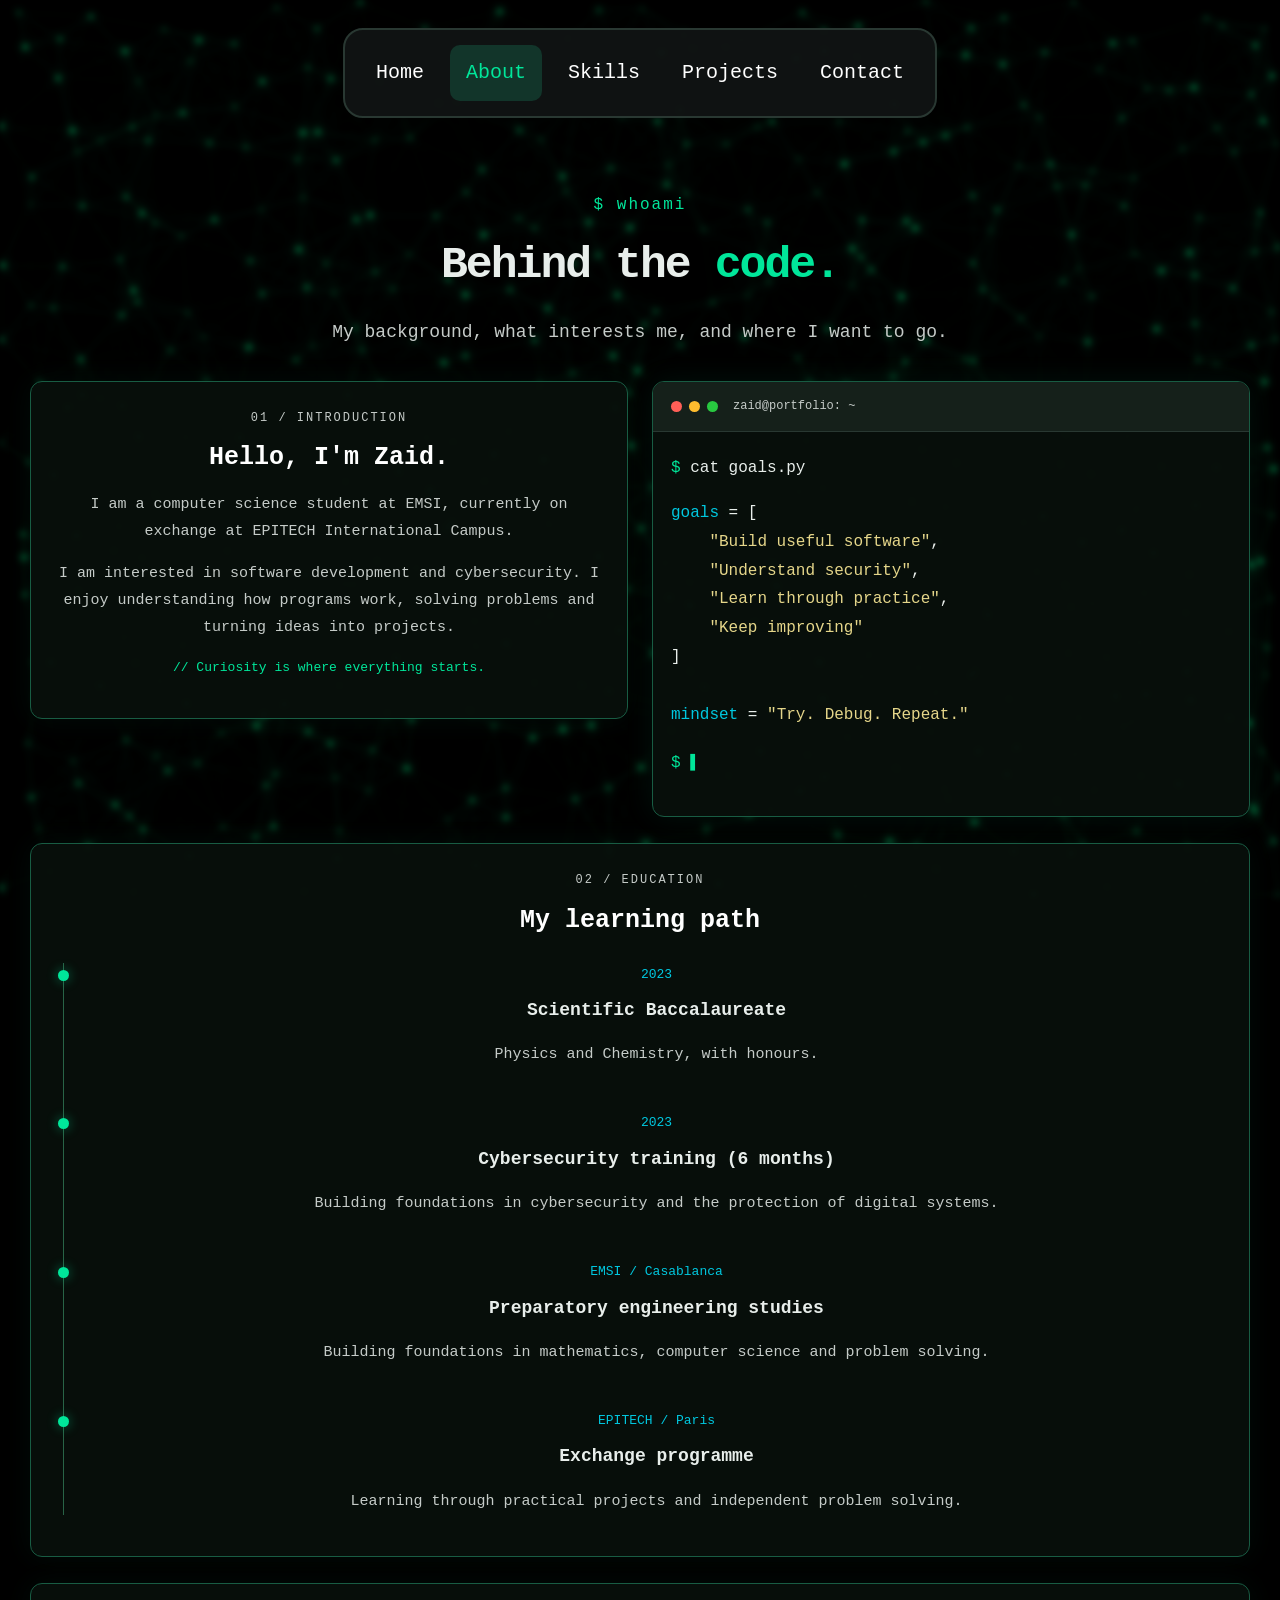
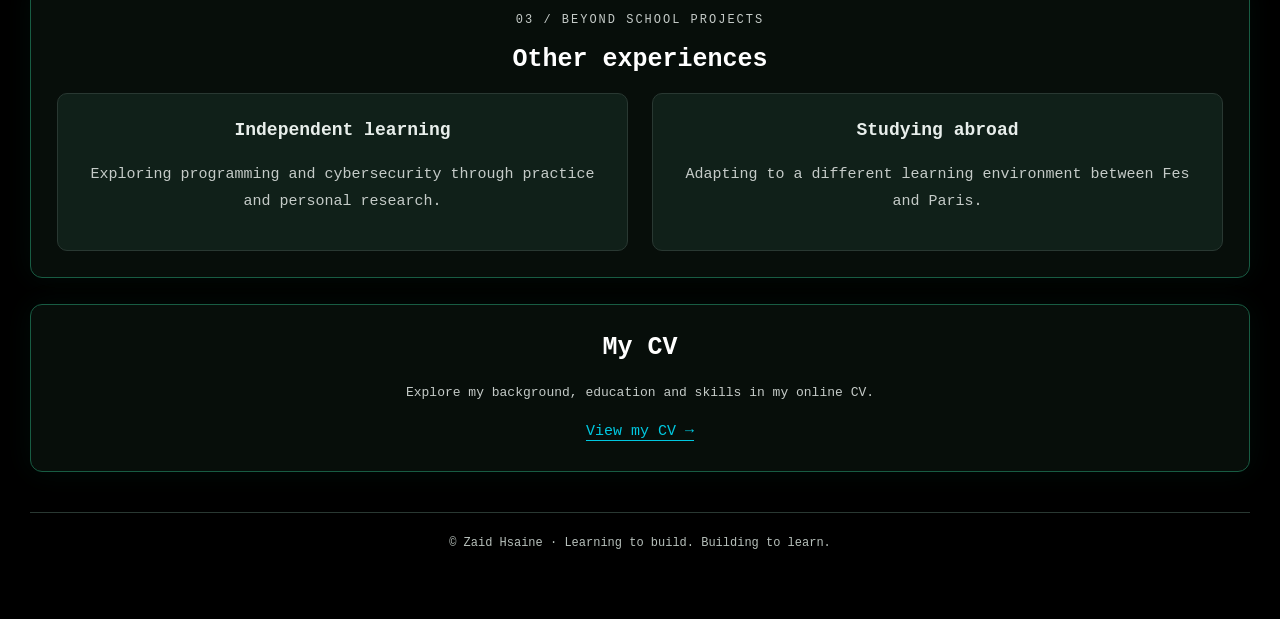
==== about.html @ 78317e83 "Initial commit" ====
<!DOCTYPE html>
<html lang="en">

<head>
    <meta charset="UTF-8">
    <meta name="viewport" content="width=device-width,initial-scale=1">
    <meta name="description"
        content="Zaid Hsaine’s portfolio: computer science, software development and cybersecurity. About.">
    <title>About | Zaid Hsaine</title>
    <link rel="stylesheet" href="style.css">
    <script src="script.js" defer></script>
</head>

<body><canvas id="matrix" aria-hidden="true"></canvas>
    <header>
        <nav aria-label="Main navigation"><a href="index.html">Home</a><a href="about.html"
                aria-current="page">About</a><a href="skills.html">Skills</a><a href="projects.html">Projects</a><a
                href="contact.html">Contact</a></nav>
    </header>
    <main class="inner-page about-page">
        <div class="page-heading">
            <p class="eyebrow">$ whoami</p>
            <h1>Behind the <span>code.</span></h1>
            <p class="page-intro">My background, what interests me, and where I want to go.</p>
        </div>
        <div class="content-grid">
            <section class="panel">
                <p class="panel-label">01 / INTRODUCTION</p>
                <h2>Hello, I'm Zaid.</h2>
                <p>I am a computer science student at EMSI, currently on exchange at EPITECH International Campus.</p>
                <p>I am interested in software development and cybersecurity. I enjoy understanding how programs work,
                    solving problems and turning ideas into projects.</p>
                <p class="code-note">// Curiosity is where everything starts.</p>
            </section>
            <aside class="terminal">
                <div class="terminal-header">
                    <div class="terminal-dots" aria-hidden="true"><span class="dot red"></span><span
                            class="dot yellow"></span><span class="dot"></span></div><span>zaid@portfolio: ~</span>
                </div>
                <div class="terminal-content">
                    <p><span class="prompt">$</span> cat goals.py</p>
                    <pre><code><span class="variable">goals</span> = [
    <span class="string">"Build useful software"</span>,
    <span class="string">"Understand security"</span>,
    <span class="string">"Learn through practice"</span>,
    <span class="string">"Keep improving"</span>
]

<span class="variable">mindset</span> = <span class="string">"Try. Debug. Repeat."</span></code></pre>
                    <p><span class="prompt">$</span> <span class="cursor" aria-hidden="true">▌</span></p>
                </div>
            </aside>
        </div>
        <section class="panel section-space">
            <p class="panel-label">02 / EDUCATION</p>
            <h2>My learning path</h2>
            <ol class="timeline">
                <li><span class="timeline-date">2023</span>
                    <h3>Scientific Baccalaureate</h3>
                    <p>Physics and Chemistry, with honours.</p>
                </li>
                <li><span class="timeline-date">2023</span>
                    <h3>Cybersecurity training (6 months)</h3>
                    <p>Building foundations in cybersecurity and the protection of digital systems.</p>
                </li>
                <li><span class="timeline-date">EMSI / Casablanca</span>
                    <h3>Preparatory engineering studies</h3>
                    <p>Building foundations in mathematics, computer science and problem solving.</p>
                </li>
                <li><span class="timeline-date">EPITECH / Paris</span>
                    <h3>Exchange programme</h3>
                    <p>Learning through practical projects and independent problem solving.</p>
                </li>
            </ol>
        </section>
        <section class="panel section-space">
            <p class="panel-label">03 / BEYOND SCHOOL PROJECTS</p>
            <h2>Other experiences</h2>
            <div class="experience-grid">
                <article class="small-card">
                    <h3>Independent learning</h3>
                    <p>Exploring programming and cybersecurity through practice and personal research.</p>
                </article>
                <article class="small-card">
                    <h3>Studying abroad</h3>
                    <p>Adapting to a different learning environment between Fes and Paris.</p>
                </article>
            </div>
        </section>
        <section class="panel section-space">
            <h2>My CV</h2>
            <p class="muted">Explore my background, education and skills in my online CV.</p>
            <a class="text-link" href="../../../Cv%20web/cv-zaid-hsaine/index.html">View my CV →</a>
        </section>
        <footer class="page-footer">© Zaid Hsaine · Learning to build. Building to learn.</footer>
    </main>
</body>

</html>
---- style.css ----
* {
    box-sizing: border-box
}

body {
    margin: 0;
    background: #000;
    color: #e8eeeb;
    font: 15px/1.8 "Courier New", monospace
}

#matrix {
    position: fixed;
    inset: 0;
    width: 100%;
    height: 100%;
    z-index: 0;
    pointer-events: none;
    opacity: .4;
    filter: blur(3px)
}

header,
main {
    position: relative;
    z-index: 1
}

header {
    display: flex;
    align-items: center;
    justify-content: center;
    width: 100%;
    padding: 28px 30px
}

nav {
    display: flex;
    justify-content: center;
    flex-wrap: wrap;
    gap: 10px;
    padding: 15px;
    background: rgba(16, 20, 19, .95);
    border: 2px solid #293832;
    border-radius: 20px
}

nav a {
    padding: 10px 16px;
    color: white;
    font-size: 20px;
    text-decoration: none;
    border-radius: 10px;
    transition: .2s
}

nav a:hover,
nav a[aria-current=page] {
    background: #12352a;
    color: #00e69a
}

.profile {
    position: fixed;
    left: 150px;
    top: 50%;
    transform: translateY(-50%);
    display: flex;
    flex-direction: column;
    align-items: center;
    gap: 18px;
    width: 230px;
    text-align: center
}

.personal-photo {
    display: grid;
    place-content: center;
    width: 250px;
    height: 250px;
    border: 2.5px solid #00e69a;
    border-radius: 50%;
    background: radial-gradient(circle, #12352a, #050b08);
    animation: photo-glow 2s ease-in-out infinite
}

.initials {
    font-size: 72px;
    color: #00e69a;
    font-weight: bold;
    line-height: 1.2
}

.photo-note {
    font-size: 11px;
    color: #b7c0bb
}

.profile p {
    margin: 0
}

.profile-name {
    color: white;
    font-size: 33px;
    font-weight: bold
}

.profile-description {
    color: #c5cbc8;
    font-size: 20px
}

main {
    max-width: 1250px;
    margin: 45px 35px 45px 500px;
    padding: 0 15px
}

.home-layout {
    display: grid;
    grid-template-columns: minmax(0, 1.2fr) minmax(0, 1fr);
    align-items: center;
    gap: 30px
}

.home-text {
    min-width: 0
}

.eyebrow {
    margin: 0 0 20px;
    color: #00e69a;
    font-size: 16px;
    letter-spacing: 2px
}

h1 {
    margin: 0 0 25px;
    font-size: clamp(36px, 3.8vw, 64px);
    line-height: 1.15;
    letter-spacing: -2px
}

h1 span {
    color: #00e69a
}

.introduction,
.page-intro {
    max-width: 720px;
    color: #c5cbc8;
    font-size: 18px
}

.actions {
    display: flex;
    align-items: center;
    flex-wrap: wrap;
    gap: 20px;
    margin: 28px 0
}

.button {
    display: inline-block;
    padding: 14px 18px;
    background: #00e69a;
    color: #001a11;
    font: bold 16px/1.8 "Courier New", monospace;
    text-decoration: none;
    border: 0;
    border-radius: 8px;
    cursor: pointer;
    transition: .2s
}

.button:hover {
    background: #00c985
}

.about-link,
.text-link {
    color: #00c8e0;
    text-underline-offset: 5px;
    overflow-wrap: anywhere
}

.about-link:hover,
.text-link:hover {
    color: white
}

.funny-text {
    color: #b7c0bb;
    font-size: 16px
}

.terminal {
    min-width: 0;
    overflow: hidden;
    background: rgba(8, 15, 11, .95);
    border: 1px solid #185c43;
    border-radius: 12px;
    box-shadow: 0 0 30px #00e69a14
}

.terminal-header {
    display: flex;
    align-items: center;
    gap: 15px;
    padding: 14px 18px;
    background: #15201a;
    color: #c5cbc8;
    font-size: 12px;
    border-bottom: 1px solid #293832
}

.terminal-dots {
    display: flex;
    gap: 7px
}

.dot {
    width: 11px;
    height: 11px;
    border-radius: 50%;
    background: #28c840
}

.red {
    background: #ff5f57
}

.yellow {
    background: #febc2e
}

.terminal-content {
    padding: 22px 18px;
    font-size: 16px
}

.terminal-content p {
    margin: 0 0 16px
}

.terminal pre {
    margin: 0 0 20px;
    white-space: pre-wrap;
    overflow-wrap: anywhere
}

.terminal code {
    font-family: inherit
}

.prompt {
    color: #00e69a
}

.variable {
    color: #00c8e0
}

.string {
    color: #e5d68a
}

.cursor {
    color: #00e69a;
    animation: blink 1s step-end infinite
}

.technologies {
    width: fit-content;
    max-width: 100%;
    margin-top: 35px;
    padding: 22px;
    background: #101413e6;
    border: 1px solid #185c43;
    border-radius: 12px
}

.technologies h2 {
    margin: 0 0 18px;
    color: #00e69a;
    font-size: 20px
}

.technology-list,
.tag-list {
    display: flex;
    flex-wrap: wrap;
    gap: 10px;
    margin: 0;
    padding: 0;
    list-style: none
}

.technology-list li,
.tag-list li {
    padding: 9px 16px;
    background: #10251b;
    border: 1px solid #286346;
    border-radius: 8px;
    transition: .3s
}

.technology-list li:hover {
    transform: translateY(-6px);
    background: #17412d;
    box-shadow: 0 0 18px #00e69a59
}

a:focus-visible,
button:focus-visible,
input:focus-visible,
textarea:focus-visible {
    outline: 3px solid #00c8e0;
    outline-offset: 4px
}

.inner-page {
    animation: page-enter .65s ease-out both
}

main.about-page,
main.skills-page {
    width: 100%;
    margin: 45px auto;
    text-align: center
}

.about-page .page-intro,
.skills-page .page-intro {
    margin-left: auto;
    margin-right: auto
}

.about-page .terminal {
    text-align: left
}

.skills-page .tag-list {
    justify-content: center
}

.skills-page .goal-list {
    padding: 0;
    list-style-position: inside
}

.page-heading {
    margin-bottom: 32px
}

.page-heading h1 {
    font-size: clamp(34px, 3.5vw, 58px)
}

.content-grid,
.skills-grid,
.projects-grid,
.experience-grid {
    display: grid;
    grid-template-columns: repeat(2, minmax(0, 1fr));
    gap: 24px;
    align-items: start
}

.panel {
    min-width: 0;
    padding: 26px;
    background: #080f0bf2;
    border: 1px solid #185c43;
    border-radius: 12px;
    box-shadow: 0 0 30px #00e69a0d
}

.panel-label {
    margin: 0 0 12px;
    color: #00e69a;
    font-size: 12px;
    letter-spacing: 2px
}

h2 {
    margin: 0 0 16px;
    color: white;
    font-size: 25px;
    line-height: 1.35
}

h3 {
    margin: 0 0 8px;
    color: #e8eeeb;
    font-size: 18px
}

.panel p,
.panel dd {
    color: #c5cbc8
}

.panel .code-note {
    color: #00e69a;
    font-size: 13px
}

.section-space {
    margin-top: 26px
}

.timeline {
    margin: 25px 0 0;
    padding: 0;
    list-style: none
}

.timeline li {
    position: relative;
    margin-left: 6px;
    padding: 0 0 28px 26px;
    border-left: 1px solid #286346
}

.timeline li:last-child {
    padding-bottom: 0
}

.timeline li:before {
    content: "";
    position: absolute;
    top: 7px;
    left: -6px;
    width: 11px;
    height: 11px;
    border-radius: 50%;
    background: #00e69a;
    box-shadow: 0 0 12px #00e69a73
}

.timeline-date {
    display: block;
    color: #00c8e0;
    font-size: 13px;
    margin-bottom: 8px
}

.small-card {
    padding: 20px;
    background: #102019;
    border: 1px solid #293832;
    border-radius: 10px
}

.tag-list {
    margin: 20px 0;
    gap: 8px
}

.tag-list li {
    padding: 6px 10px;
    color: #c9f5e2;
    font-size: 12px
}

.skill-card,
.project-card {
    transition: transform .25s, border-color .25s, box-shadow .25s
}

.skill-title {
    display: flex;
    align-items: center;
    justify-content: center;
    gap: 12px
}

.skill-logo {
    flex-shrink: 0;
    object-fit: contain
}

.skill-logos {
    display: inline-flex;
    align-items: center;
    gap: 5px;
    flex-shrink: 0
}

.skill-card:hover,
.project-card:hover {
    transform: translateY(-5px);
    border-color: #00e69a;
    box-shadow: 0 0 24px #00e69a1f
}

.project-top {
    display: flex;
    align-items: center;
    justify-content: space-between;
    gap: 12px;
    flex-wrap: wrap;
    margin-bottom: 22px
}

.project-number {
    color: #00e69a;
    font-size: 30px;
    font-weight: bold
}

.status-badge {
    padding: 5px 9px;
    background: #10251b;
    color: #a5f1d1;
    font-size: 10px;
    border: 1px solid #286346;
    border-radius: 6px
}

.project-details dt {
    margin-top: 16px;
    color: #00e69a;
    font-size: 13px;
    font-weight: bold
}

.project-details dd {
    margin: 4px 0 0;
    font-size: 14px
}

.project-links {
    display: flex;
    flex-wrap: wrap;
    gap: 18px;
    margin-top: 20px
}

.contact-item {
    padding: 18px 0;
    border-bottom: 1px solid #293832
}

.contact-form,
.form-field {
    display: flex;
    flex-direction: column;
    gap: 18px
}

.form-field {
    gap: 8px
}

input,
textarea {
    width: 100%;
    padding: 12px 14px;
    background: #08110c;
    color: #e8eeeb;
    font: 16px/1.8 "Courier New", monospace;
    border: 1px solid #286346;
    border-radius: 8px
}

textarea {
    resize: vertical;
    min-height: 150px
}

.contact-form .button {
    align-self: start
}

.page-footer {
    margin-top: 40px;
    padding: 20px 0;
    color: #b7c0bb;
    font-size: 12px;
    text-align: center;
    border-top: 1px solid #293832
}

.muted {
    font-size: 13px;
    color: #b7c0bb
}

/* Light up the borders of cards and boxes on hover. */
nav,
.terminal,
.technologies,
.panel,
.small-card,
.technology-list li,
.tag-list li,
input,
textarea {
    transition: border-color .25s ease, box-shadow .25s ease,
        transform .25s ease, background-color .25s ease
}

nav:hover,
.terminal:hover,
.technologies:hover,
.panel:hover,
.small-card:hover,
.technology-list li:hover,
.tag-list li:hover,
input:hover,
textarea:hover {
    border-color: #00e69a;
    box-shadow: 0 0 10px #00e69a80, 0 0 28px #00e69a40,
        inset 0 0 8px #00e69a1a
}

.goal-list li::marker {
    color: #00e69a
}

@keyframes blink {
    50% {
        opacity: 0
    }
}

@keyframes photo-glow {
    50% {
        border-color: #7affd3;
        box-shadow: 0 0 30px #00e69aa6
    }
}

@keyframes page-enter {
    from {
        opacity: 0;
        transform: translateY(18px)
    }

    to {
        opacity: 1;
        transform: none
    }
}

@media(max-width:1200px) {
    .profile {
        left: 15px;
        width: 190px
    }

    .personal-photo {
        width: 155px;
        height: 155px
    }

    .initials {
        font-size: 46px
    }

    .profile-name {
        font-size: 23px
    }

    .profile-description {
        font-size: 13px
    }

    main {
        margin-left: 225px;
        margin-right: 20px
    }

    .home-layout {
        gap: 22px
    }

    .home-text h1 {
        font-size: 42px
    }

    .introduction {
        font-size: 16px
    }

    .terminal-content {
        font-size: 12px
    }

    .content-grid,
    .skills-grid,
    .projects-grid {
        grid-template-columns: 1fr
    }
}

@media(max-width:900px) {
    header {
        flex-direction: column;
        gap: 25px;
        padding: 25px 20px
    }

    .profile {
        position: static;
        transform: none;
        width: 100%;
        gap: 12px
    }

    .personal-photo {
        width: 130px;
        height: 130px
    }

    .profile-name {
        font-size: 24px
    }

    .profile-description {
        font-size: 14px
    }

    main {
        margin: 20px auto 35px;
        padding: 0 20px
    }

    .home-layout {
        grid-template-columns: 1fr;
        gap: 28px
    }

    .home-text h1 {
        font-size: clamp(36px, 7vw, 60px)
    }

    .terminal-content {
        font-size: 14px
    }
}

@media(max-width:480px) {
    nav {
        width: 100%;
        gap: 3px;
        padding: 7px
    }

    nav a {
        padding: 8px;
        font-size: 13px
    }

    .eyebrow {
        font-size: 10px;
        letter-spacing: 1px
    }

    h1,
    .home-text h1,
    .page-heading h1 {
        font-size: 36px;
        letter-spacing: -1px
    }

    .introduction {
        font-size: 16px
    }

    .experience-grid {
        grid-template-columns: 1fr
    }

    .panel {
        padding: 18px
    }

    .technology-list li {
        padding: 8px 12px;
        font-size: 13px
    }
}

@media(prefers-reduced-motion:reduce) {
    #matrix {
        display: none
    }

    *,
    *::before,
    *::after {
        animation: none !important;
        transition: none !important
    }

    .skill-card:hover,
    .project-card:hover,
    .technology-list li:hover {
        transform: none
    }
}


.skill-logos {
    display: inline-flex;
    align-items: center;
    gap: 5px;
    flex-shrink: 0
}
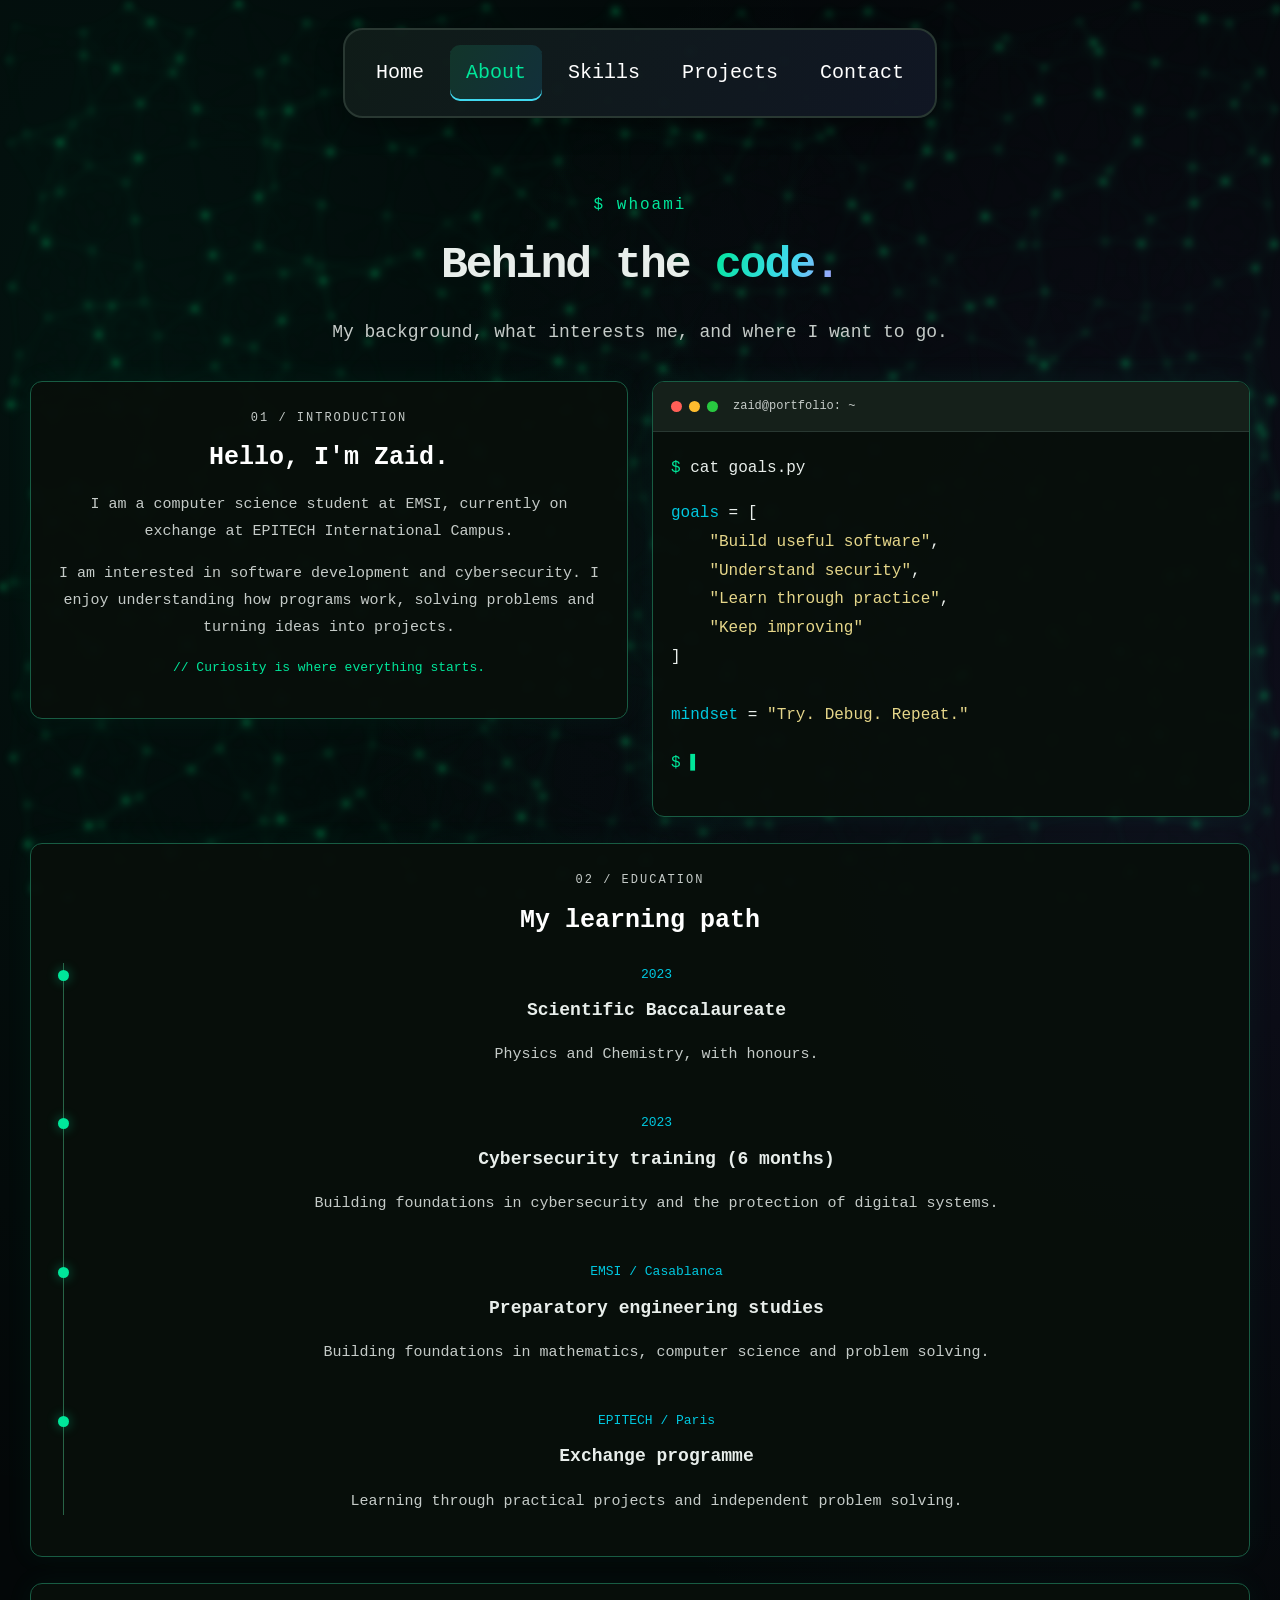
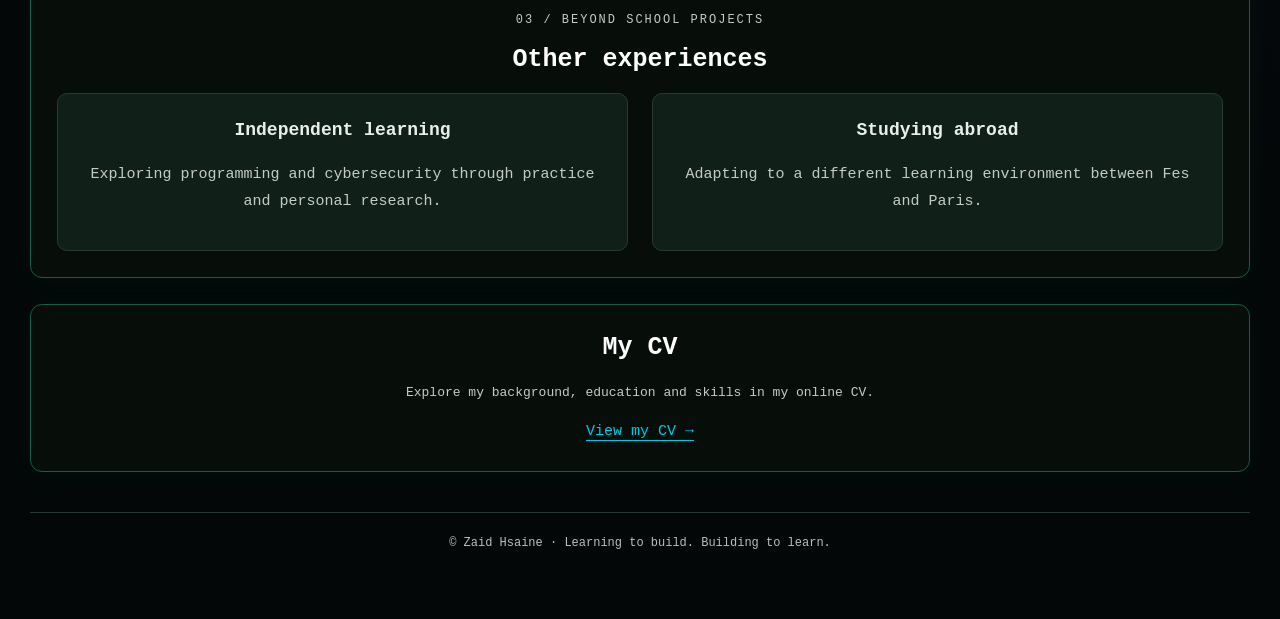
==== commit 23edb3c4: "zzz" ====
--- a/about.html
+++ b/about.html
@@ -90,7 +90,7 @@
         <section class="panel section-space">
             <h2>My CV</h2>
             <p class="muted">Explore my background, education and skills in my online CV.</p>
-            <a class="text-link" href="../../../Cv%20web/cv-zaid-hsaine/index.html">View my CV →</a>
+            <a class="text-link" href="https://hsainezaid0.github.io/CV---RESUME/" target="_blank" rel="noopener noreferrer">View my CV →</a>
         </section>
         <footer class="page-footer">© Zaid Hsaine · Learning to build. Building to learn.</footer>
     </main>
--- a/style.css
+++ b/style.css
@@ -4,7 +4,9 @@
 
 body {
     margin: 0;
-    background: #000;
+    background: radial-gradient(ellipse at 8% 15%, #00e69a0d, transparent 45%),
+        radial-gradient(ellipse at 95% 35%, #8b5cf614, transparent 50%),
+        #030708;
     color: #e8eeeb;
     font: 15px/1.8 "Courier New", monospace
 }
@@ -82,6 +84,61 @@
     border-radius: 50%;
     background: radial-gradient(circle, #12352a, #050b08);
     animation: photo-glow 2s ease-in-out infinite
+}
+
+/* A luminous electron and its fading trail orbit the home portrait. */
+.photo-orbit {
+    position: relative;
+    flex-shrink: 0;
+    margin: 16px;
+    isolation: isolate
+}
+
+.photo-orbit .personal-photo {
+    display: block;
+    object-fit: cover;
+    animation: none;
+    border-color: #286346
+}
+
+.electron-orbit {
+    position: absolute;
+    inset: -14px;
+    border: 1px solid #00e69a20;
+    border-radius: 50%;
+    pointer-events: none;
+    animation: electron-revolve 3.6s linear infinite
+}
+
+.electron-orbit::before {
+    content: "";
+    position: absolute;
+    inset: -2px;
+    border-radius: 50%;
+    background: conic-gradient(from 0deg, transparent 0deg 235deg,
+        #00e69a08 260deg, #00e69a55 310deg, #00e69a 350deg, #d5fff1 360deg);
+    -webkit-mask: radial-gradient(farthest-side, transparent calc(100% - 3px), #000 calc(100% - 2px));
+    mask: radial-gradient(farthest-side, transparent calc(100% - 3px), #000 calc(100% - 2px));
+    filter: drop-shadow(0 0 5px #00e69a)
+}
+
+.electron-orbit::after {
+    content: "";
+    position: absolute;
+    top: 0;
+    left: 50%;
+    width: 9px;
+    height: 9px;
+    transform: translate(-50%, -50%);
+    border-radius: 50%;
+    background: #eafff8;
+    box-shadow: 0 0 7px #b0ffe5, 0 0 16px #00e69a, 0 0 28px #00e69a99
+}
+
+@keyframes electron-revolve {
+    to {
+        transform: rotate(360deg)
+    }
 }
 
 .initials {
@@ -325,14 +382,16 @@
 }
 
 main.about-page,
-main.skills-page {
+main.skills-page,
+main.projects-page {
     width: 100%;
     margin: 45px auto;
     text-align: center
 }
 
 .about-page .page-intro,
-.skills-page .page-intro {
+.skills-page .page-intro,
+.projects-page .page-intro {
     margin-left: auto;
     margin-right: auto
 }
@@ -617,6 +676,91 @@
         inset 0 0 8px #00e69a1a
 }
 
+/* Shared colour accents for the portfolio. */
+.page-heading h1 span,
+.home-text h1 span {
+    background: linear-gradient(110deg, #00e69a, #41d9ef 60%, #b59aff);
+    -webkit-background-clip: text;
+    background-clip: text;
+    color: transparent
+}
+
+nav {
+    background: linear-gradient(120deg, #101d19f5, #111725f5);
+    box-shadow: 0 8px 28px #0005
+}
+
+nav a[aria-current=page] {
+    background: linear-gradient(120deg, #12352a, #12303b);
+    box-shadow: inset 0 -2px #41d9ef
+}
+
+.button {
+    background: linear-gradient(110deg, #00e69a, #41d9ef);
+    box-shadow: 0 5px 22px #00e69a24
+}
+
+.button:hover {
+    background: linear-gradient(110deg, #4cf5bd, #8ae9ff);
+    box-shadow: 0 5px 26px #41d9ef40
+}
+
+.project-card,
+.skill-card {
+    --card-accent: #00e69a;
+    border-top: 3px solid var(--card-accent);
+    background: linear-gradient(145deg, #101c20f5, #080f0bf5)
+}
+
+.project-card:nth-of-type(2),
+.skill-card:nth-child(3n + 2) {
+    --card-accent: #41d9ef
+}
+
+.project-card:nth-of-type(3),
+.skill-card:nth-child(3n) {
+    --card-accent: #b59aff
+}
+
+.project-card:nth-of-type(4) {
+    --card-accent: #f3bb70
+}
+
+.project-card .panel-label,
+.skill-card .panel-label {
+    color: var(--card-accent)
+}
+
+.project-card:hover,
+.skill-card:hover {
+    border-color: var(--card-accent);
+    box-shadow: 0 12px 32px #0006, 0 0 20px #41d9ef18
+}
+
+.projects-page .project-card .tag-list {
+    justify-content: center
+}
+
+.project-card .status-badge {
+    color: var(--card-accent);
+    border-color: var(--card-accent);
+    background: #101923
+}
+
+.tag-list li:nth-child(even),
+.technology-list li:nth-child(even) {
+    color: #a8eaf5;
+    background: #11242d;
+    border-color: #285361
+}
+
+.tag-list li:nth-child(3n),
+.technology-list li:nth-child(3n) {
+    color: #d4c4ff;
+    background: #211a32;
+    border-color: #51406e
+}
+
 .goal-list li::marker {
     color: #00e69a
 }
@@ -810,4 +954,4 @@
     align-items: center;
     gap: 5px;
     flex-shrink: 0
-}+}
